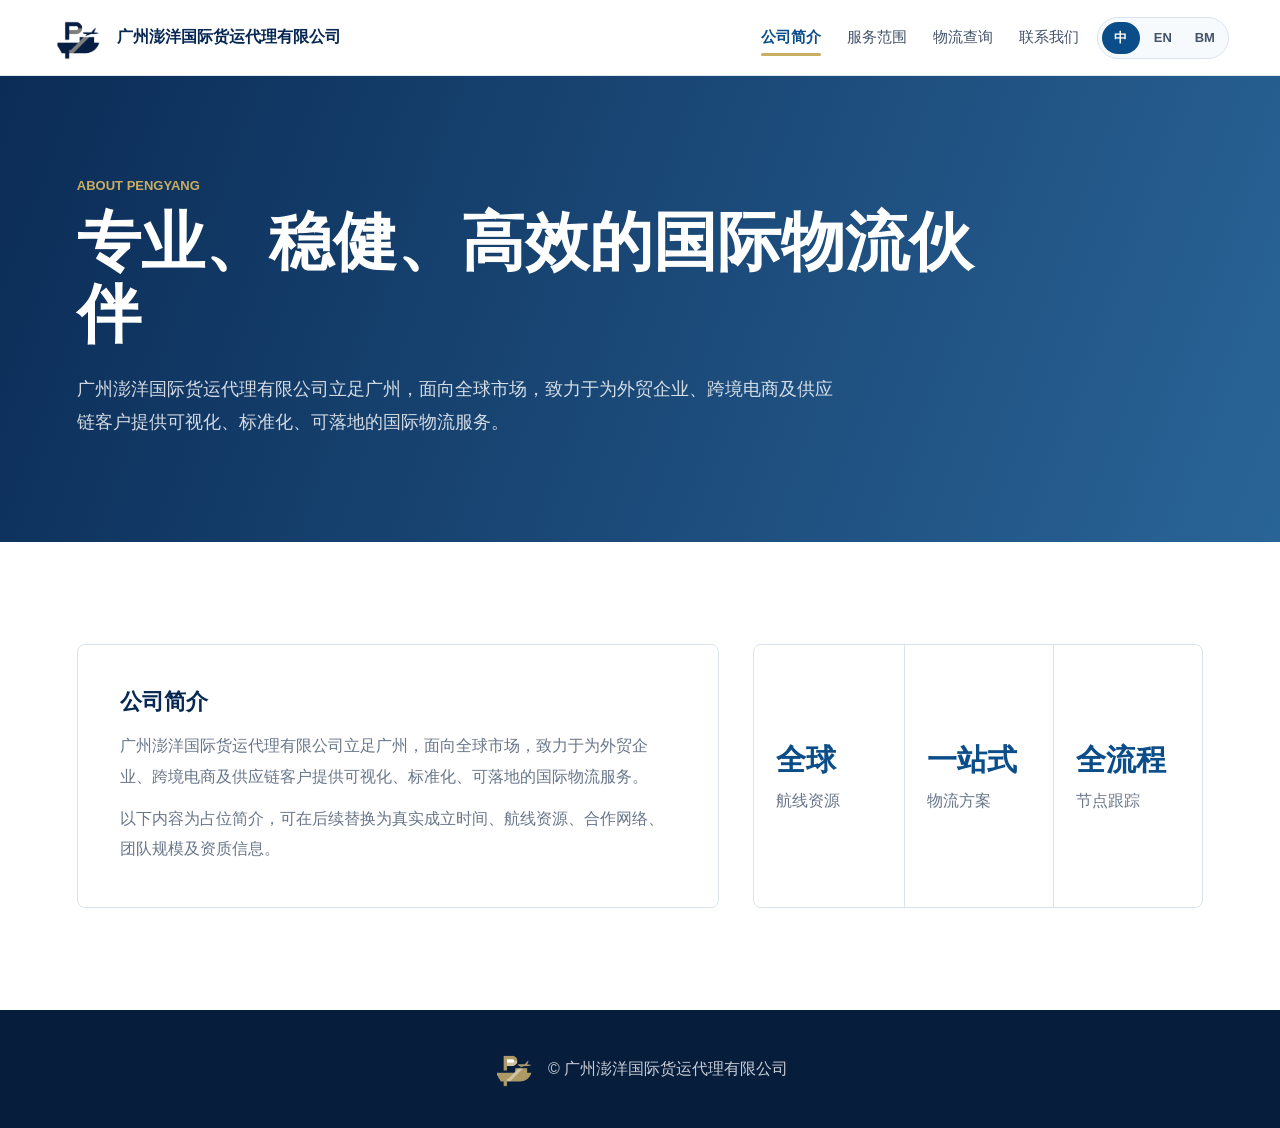
==== index.html @ 32610f68 "Build Pengyang logistics website" ====
<!doctype html>
<html lang="zh-CN">
  <head>
    <meta charset="UTF-8" />
    <meta name="viewport" content="width=device-width, initial-scale=1.0" />
    <meta name="description" content="广州澎洋国际货运代理有限公司公司简介。" data-i18n-attr="content:meta.description" />
    <title>公司简介 - 广州澎洋国际货运代理有限公司</title>
    <link rel="icon" href="assets/logo-blue.png" />
    <link rel="stylesheet" href="styles.css" />
  </head>
  <body data-page="about">
    <header class="site-header">
      <a class="brand" href="index.html" aria-label="广州澎洋国际货运代理有限公司首页" data-i18n-attr="aria-label:brand.aria">
        <img src="assets/logo-blue.png" alt="广州澎洋国际货运代理有限公司 Logo" data-i18n-attr="alt:brand.logoAlt" />
        <span data-i18n="company.name">广州澎洋国际货运代理有限公司</span>
      </a>
      <div class="header-actions">
        <nav class="main-nav" aria-label="主导航" data-i18n-attr="aria-label:nav.aria">
          <a class="nav-link" href="about.html" data-page-link="about" data-i18n="nav.about">公司简介</a>
          <a class="nav-link" href="services.html" data-page-link="services" data-i18n="nav.services">服务范围</a>
          <a class="nav-link" href="tracking.html" data-page-link="tracking" data-i18n="nav.tracking">物流查询</a>
          <a class="nav-link" href="contact.html" data-page-link="contact" data-i18n="nav.contact">联系我们</a>
        </nav>
        <div class="language-switcher" role="group" aria-label="语言切换" data-i18n-attr="aria-label:language.aria">
          <button class="language-option is-active" type="button" data-lang="zh">中</button>
          <button class="language-option" type="button" data-lang="en">EN</button>
          <button class="language-option" type="button" data-lang="ms">BM</button>
        </div>
      </div>
    </header>

    <main>
      <section class="page-hero">
        <p class="eyebrow" data-i18n="about.eyebrow">About Pengyang</p>
        <h1 data-i18n="about.title">专业、稳健、高效的国际物流伙伴</h1>
        <p data-i18n="about.p1">广州澎洋国际货运代理有限公司立足广州，面向全球市场，致力于为外贸企业、跨境电商及供应链客户提供可视化、标准化、可落地的国际物流服务。</p>
      </section>

      <section class="section intro-band">
        <div class="intro-grid">
          <article>
            <h3 data-i18n="about.cardTitle">公司简介</h3>
            <p data-i18n="about.p1">广州澎洋国际货运代理有限公司立足广州，面向全球市场，致力于为外贸企业、跨境电商及供应链客户提供可视化、标准化、可落地的国际物流服务。</p>
            <p data-i18n="about.p2">以下内容为占位简介，可在后续替换为真实成立时间、航线资源、合作网络、团队规模及资质信息。</p>
          </article>
          <div class="metrics" aria-label="服务优势" data-i18n-attr="aria-label:about.metricsAria">
            <div><strong data-i18n="metrics.globalTitle">全球</strong><span data-i18n="metrics.globalText">航线资源</span></div>
            <div><strong data-i18n="metrics.solutionTitle">一站式</strong><span data-i18n="metrics.solutionText">物流方案</span></div>
            <div><strong data-i18n="metrics.trackingTitle">全流程</strong><span data-i18n="metrics.trackingText">节点跟踪</span></div>
          </div>
        </div>
      </section>
    </main>

    <footer class="site-footer">
      <img src="assets/logo-gold.png" alt="" />
      <span>© <span data-i18n="company.name">广州澎洋国际货运代理有限公司</span></span>
    </footer>

    <script src="script.js"></script>
  </body>
</html>
---- styles.css ----
:root {
  --navy: #062853;
  --blue: #0b4d89;
  --cyan: #4db2d4;
  --gold: #c8ad62;
  --ink: #132238;
  --muted: #68768a;
  --line: #dbe4ee;
  --paper: #f6f8fb;
  --white: #ffffff;
}

* {
  box-sizing: border-box;
}

html {
  scroll-behavior: smooth;
}

body {
  margin: 0;
  color: var(--ink);
  font-family: "PingFang SC", "Microsoft YaHei", Arial, sans-serif;
  background: var(--paper);
  letter-spacing: 0;
}

a {
  color: inherit;
  text-decoration: none;
}

.site-header {
  position: sticky;
  top: 0;
  z-index: 20;
  display: flex;
  align-items: center;
  justify-content: space-between;
  gap: 24px;
  min-height: 76px;
  padding: 12px clamp(18px, 4vw, 64px);
  border-bottom: 1px solid rgba(219, 228, 238, 0.85);
  background: rgba(255, 255, 255, 0.92);
  backdrop-filter: blur(18px);
}

.brand {
  display: flex;
  align-items: center;
  gap: 12px;
  min-width: 0;
  font-weight: 700;
  color: var(--navy);
}

.brand img {
  width: 54px;
  height: 44px;
  object-fit: contain;
}

.brand span {
  max-width: min(42vw, 520px);
  line-height: 1.28;
}

.header-actions {
  display: flex;
  align-items: center;
  justify-content: flex-end;
  gap: 18px;
}

.main-nav {
  display: flex;
  align-items: center;
  gap: 26px;
  color: #43536a;
  font-size: 15px;
  white-space: nowrap;
}

.main-nav a:hover {
  color: var(--blue);
}

.nav-link {
  position: relative;
  display: inline-flex;
  align-items: center;
  min-height: 36px;
  color: inherit;
}

.nav-link::after {
  position: absolute;
  right: 0;
  bottom: 0;
  left: 0;
  height: 3px;
  border-radius: 999px;
  background: var(--gold);
  content: "";
  opacity: 0;
  transform: scaleX(0.35);
  transition: opacity 180ms ease, transform 180ms ease;
}

.nav-link.is-active {
  color: var(--blue);
  font-weight: 800;
}

.nav-link.is-active::after {
  opacity: 1;
  transform: scaleX(1);
}

.language-switcher {
  display: inline-flex;
  align-items: center;
  gap: 4px;
  padding: 4px;
  border: 1px solid var(--line);
  border-radius: 999px;
  background: #f7fafc;
  white-space: nowrap;
}

.language-option {
  min-width: 38px;
  height: 32px;
  border: 0;
  border-radius: 999px;
  background: transparent;
  color: #43536a;
  font: inherit;
  font-size: 13px;
  font-weight: 800;
  cursor: pointer;
}

.language-option.is-active {
  background: var(--blue);
  color: var(--white);
}

.hero {
  position: relative;
  display: grid;
  grid-template-columns: minmax(0, 1.05fr) minmax(280px, 0.55fr);
  gap: clamp(28px, 5vw, 70px);
  min-height: calc(100vh - 76px);
  padding: clamp(56px, 8vw, 110px) clamp(20px, 6vw, 88px) clamp(38px, 6vw, 72px);
  overflow: hidden;
  color: var(--white);
  background:
    linear-gradient(110deg, rgba(6, 40, 83, 0.98), rgba(8, 76, 135, 0.88)),
    url("https://images.unsplash.com/photo-1578575437130-527eed3abbec?auto=format&fit=crop&w=1800&q=80") center/cover;
}

.hero-bg {
  position: absolute;
  inset: 0;
  pointer-events: none;
  opacity: 0.5;
}

.route-line {
  position: absolute;
  height: 2px;
  transform: rotate(-14deg);
  transform-origin: left center;
  background: linear-gradient(90deg, transparent, rgba(77, 178, 212, 0.9), rgba(200, 173, 98, 0.85), transparent);
}

.route-one {
  top: 28%;
  left: 42%;
  width: 46%;
}

.route-two {
  top: 62%;
  left: 18%;
  width: 54%;
}

.port-card {
  position: absolute;
  border: 1px solid rgba(255, 255, 255, 0.18);
  background: rgba(255, 255, 255, 0.08);
}

.port-card-a {
  right: 10%;
  top: 18%;
  width: 220px;
  height: 126px;
}

.port-card-b {
  left: 8%;
  bottom: 12%;
  width: 280px;
  height: 150px;
}

.hero-content {
  position: relative;
  z-index: 1;
  align-self: center;
  max-width: 780px;
}

.eyebrow {
  margin: 0 0 14px;
  color: var(--gold);
  font-size: 13px;
  font-weight: 800;
  letter-spacing: 0;
  text-transform: uppercase;
}

.hero h1,
.section-heading h2,
.tracking-copy h2,
.contact-band h2 {
  margin: 0;
  line-height: 1.12;
}

.hero h1 {
  max-width: 720px;
  font-size: clamp(40px, 6vw, 78px);
  font-weight: 800;
}

.hero-copy {
  max-width: 640px;
  margin: 24px 0 0;
  color: rgba(255, 255, 255, 0.82);
  font-size: 18px;
  line-height: 1.9;
}

.hero-actions {
  display: flex;
  flex-wrap: wrap;
  gap: 14px;
  margin-top: 34px;
}

.btn {
  display: inline-flex;
  align-items: center;
  justify-content: center;
  min-height: 48px;
  padding: 0 24px;
  border: 1px solid transparent;
  border-radius: 6px;
  font-weight: 700;
}

.btn.primary {
  background: var(--gold);
  color: #172033;
}

.btn.secondary {
  border-color: rgba(255, 255, 255, 0.36);
  color: var(--white);
}

.hero-panel {
  position: relative;
  z-index: 1;
  align-self: end;
  display: grid;
  gap: 18px;
  padding: 26px;
  border: 1px solid rgba(255, 255, 255, 0.2);
  border-radius: 8px;
  background: rgba(3, 24, 52, 0.64);
  box-shadow: 0 24px 60px rgba(0, 0, 0, 0.28);
}

.hero-panel img {
  width: min(220px, 70%);
  height: auto;
}

.hero-panel strong {
  display: block;
  margin-bottom: 8px;
  font-size: 24px;
}

.hero-panel span {
  color: rgba(255, 255, 255, 0.72);
}

.section,
.tracking-section {
  padding: clamp(62px, 8vw, 104px) clamp(20px, 6vw, 88px);
}

.page-hero {
  padding: clamp(60px, 8vw, 110px) clamp(20px, 6vw, 88px);
  color: var(--white);
  background:
    linear-gradient(110deg, rgba(6, 40, 83, 0.98), rgba(8, 76, 135, 0.86)),
    url("https://images.unsplash.com/photo-1578575437130-527eed3abbec?auto=format&fit=crop&w=1800&q=80") center/cover;
}

.page-hero.compact-hero {
  padding-bottom: clamp(38px, 5vw, 64px);
}

.page-hero h1 {
  max-width: 920px;
  margin: 0;
  font-size: clamp(36px, 5vw, 64px);
  line-height: 1.12;
}

.page-hero p:not(.eyebrow) {
  max-width: 760px;
  margin: 22px 0 0;
  color: rgba(255, 255, 255, 0.82);
  font-size: 18px;
  line-height: 1.85;
}

.intro-band {
  background: var(--white);
}

.section-heading {
  max-width: 760px;
  margin-bottom: 34px;
}

.section-heading h2,
.tracking-copy h2,
.contact-band h2 {
  color: var(--navy);
  font-size: clamp(30px, 4vw, 48px);
}

.intro-grid {
  display: grid;
  grid-template-columns: minmax(0, 1fr) minmax(260px, 0.7fr);
  gap: 34px;
  align-items: stretch;
}

.intro-grid article,
.metrics,
.tracking-widget {
  border: 1px solid var(--line);
  border-radius: 8px;
  background: var(--white);
}

.intro-grid article {
  padding: clamp(26px, 4vw, 42px);
}

.intro-grid h3,
.service-card h3 {
  margin: 0 0 14px;
  color: var(--navy);
  font-size: 22px;
}

.intro-grid p,
.service-card p,
.tracking-copy p,
.contact-band p {
  margin: 0;
  color: var(--muted);
  line-height: 1.9;
}

.intro-grid p + p {
  margin-top: 12px;
}

.metrics {
  display: grid;
  grid-template-columns: repeat(3, 1fr);
  overflow: hidden;
}

.metrics div {
  display: grid;
  align-content: center;
  gap: 10px;
  min-height: 180px;
  padding: 22px;
  border-left: 1px solid var(--line);
}

.metrics div:first-child {
  border-left: 0;
}

.metrics strong {
  color: var(--blue);
  font-size: 30px;
}

.metrics span {
  color: var(--muted);
}

.service-grid {
  display: grid;
  grid-template-columns: repeat(4, minmax(0, 1fr));
  gap: 18px;
}

.service-card {
  min-height: 236px;
  padding: 26px;
  border: 1px solid var(--line);
  border-radius: 8px;
  background: var(--white);
  transition: transform 180ms ease, box-shadow 180ms ease;
}

.service-card:hover {
  transform: translateY(-4px);
  box-shadow: 0 18px 40px rgba(20, 48, 85, 0.1);
}

.service-icon {
  display: inline-grid;
  place-items: center;
  width: 54px;
  height: 54px;
  margin-bottom: 24px;
  border-radius: 6px;
  background: #e8f2f8;
  color: var(--blue);
  font-size: 13px;
  font-weight: 900;
}

.tracking-section {
  display: grid;
  grid-template-columns: minmax(0, 0.72fr) minmax(320px, 1fr);
  gap: 36px;
  align-items: center;
  background:
    linear-gradient(135deg, rgba(246, 248, 251, 0.96), rgba(231, 239, 247, 0.98)),
    url("https://images.unsplash.com/photo-1494412574643-ff11b0a5c1c3?auto=format&fit=crop&w=1600&q=80") center/cover;
}

.tracking-copy p {
  max-width: 520px;
  margin-top: 18px;
}

.tracking-widget {
  padding: clamp(22px, 4vw, 34px);
  box-shadow: 0 24px 60px rgba(20, 48, 85, 0.1);
}

.tracking-form label {
  display: block;
  margin-bottom: 10px;
  color: var(--navy);
  font-weight: 800;
}

.tracking-input-row {
  display: grid;
  grid-template-columns: 1fr 112px;
  gap: 10px;
  align-items: start;
}

.tracking-input-row textarea,
.tracking-input-row button {
  border-radius: 6px;
  font: inherit;
}

.tracking-input-row textarea {
  width: 100%;
  min-height: 138px;
  border: 1px solid var(--line);
  padding: 14px 16px;
  outline: none;
  resize: vertical;
  line-height: 1.65;
}

.tracking-input-row textarea:focus {
  border-color: var(--blue);
  box-shadow: 0 0 0 4px rgba(11, 77, 137, 0.12);
}

.tracking-input-row button {
  min-height: 50px;
  border: 0;
  background: var(--blue);
  color: var(--white);
  font-weight: 800;
  cursor: pointer;
}

.tracking-tip {
  margin: 10px 0 0;
  color: var(--muted);
  font-size: 13px;
  line-height: 1.6;
}

.tracking-result {
  margin-top: 24px;
  min-height: 244px;
}

.tracking-workspace {
  display: grid;
  grid-template-columns: minmax(280px, 0.38fr) minmax(0, 1fr);
  gap: 22px;
  min-height: 720px;
  padding: clamp(26px, 4vw, 46px) clamp(20px, 6vw, 88px) clamp(62px, 8vw, 104px);
  background: #eef3f8;
}

.tracking-sidebar,
.shipment-detail {
  border: 1px solid var(--line);
  border-radius: 8px;
  background: var(--white);
  box-shadow: 0 18px 40px rgba(20, 48, 85, 0.08);
}

.tracking-sidebar {
  display: flex;
  flex-direction: column;
  min-height: 620px;
  padding: 20px;
}

.tracking-sidebar .tracking-form {
  padding-bottom: 18px;
  border-bottom: 1px solid var(--line);
}

.tracking-sidebar .tracking-form textarea {
  width: 100%;
  min-height: 138px;
  border: 1px solid var(--line);
  border-radius: 6px;
  padding: 14px 16px;
  font: inherit;
  line-height: 1.65;
  resize: vertical;
  outline: none;
}

.tracking-sidebar .tracking-form textarea:focus {
  border-color: var(--blue);
  box-shadow: 0 0 0 4px rgba(11, 77, 137, 0.12);
}

.tracking-sidebar .tracking-form button {
  width: 100%;
  min-height: 48px;
  margin-top: 10px;
  border: 0;
  border-radius: 6px;
  background: var(--blue);
  color: var(--white);
  font: inherit;
  font-weight: 800;
  cursor: pointer;
}

.tracking-sidebar .tracking-form button:disabled {
  cursor: wait;
  opacity: 0.68;
}

.tracking-list-head {
  display: flex;
  align-items: center;
  justify-content: space-between;
  gap: 12px;
  padding: 18px 0 12px;
  color: var(--navy);
}

.tracking-list-head span {
  color: var(--muted);
  font-size: 13px;
  font-weight: 800;
}

.shipment-list {
  display: grid;
  gap: 10px;
  overflow: auto;
  padding-right: 4px;
}

.shipment-list-item {
  display: grid;
  gap: 8px;
  width: 100%;
  border: 1px solid var(--line);
  border-radius: 8px;
  padding: 14px;
  background: var(--white);
  color: var(--ink);
  font: inherit;
  text-align: left;
  cursor: pointer;
}

.shipment-list-item:hover,
.shipment-list-item.is-active {
  border-color: rgba(11, 77, 137, 0.36);
  background: #eef6fb;
}

.shipment-row-top {
  display: flex;
  align-items: flex-start;
  justify-content: space-between;
  gap: 10px;
}

.shipment-list-item strong {
  color: var(--navy);
}

.shipment-list-item em {
  flex: 0 0 auto;
  border-radius: 999px;
  padding: 4px 9px;
  background: var(--blue);
  color: var(--white);
  font-size: 12px;
  font-style: normal;
  font-weight: 900;
}

.shipment-list-item em.is-missing,
.status-pill.is-missing {
  background: #e9edf2;
  color: #59677a;
}

.shipment-list-item em.is-warehouse,
.status-pill.is-warehouse {
  background: #e8f2f8;
  color: var(--blue);
}

.shipment-list-item em.is-international,
.status-pill.is-international {
  background: var(--blue);
  color: var(--white);
}

.shipment-list-item em.is-customs,
.status-pill.is-customs {
  background: rgba(200, 173, 98, 0.24);
  color: #725b18;
}

.shipment-list-item em.is-delivery,
.status-pill.is-delivery {
  background: #dff3fb;
  color: #06698c;
}

.shipment-list-item em.is-signed,
.status-pill.is-signed {
  background: #def7e8;
  color: #137447;
}

.shipment-list-item em.is-exception,
.status-pill.is-exception {
  background: #fde8e8;
  color: #b42318;
}

.shipment-list-item span,
.shipment-list-item small {
  color: var(--muted);
  line-height: 1.45;
}

.shipment-list-item b {
  width: fit-content;
  border-radius: 6px;
  padding: 6px 9px;
  background: rgba(200, 173, 98, 0.18);
  color: #725b18;
  font-size: 12px;
  line-height: 1;
}

.shipment-detail {
  min-width: 0;
  padding: clamp(24px, 4vw, 36px);
}

.detail-placeholder {
  display: grid;
  place-items: center;
  align-content: center;
  gap: 12px;
  min-height: 560px;
  color: var(--muted);
  text-align: center;
}

.detail-placeholder img {
  width: 86px;
  height: auto;
  opacity: 0.8;
}

.detail-placeholder strong {
  color: var(--navy);
  font-size: 22px;
}

.detail-head {
  display: flex;
  align-items: flex-start;
  justify-content: space-between;
  gap: 18px;
  padding-bottom: 22px;
  border-bottom: 1px solid var(--line);
}

.detail-head h2 {
  margin: 0;
  color: var(--navy);
  font-size: clamp(28px, 4vw, 44px);
}

.detail-grid {
  display: grid;
  grid-template-columns: repeat(3, minmax(0, 1fr));
  gap: 14px;
  margin-top: 24px;
}

.detail-grid div {
  min-height: 104px;
  padding: 16px;
  border: 1px solid var(--line);
  border-radius: 8px;
  background: #f7fafc;
}

.detail-grid span {
  display: block;
  margin-bottom: 10px;
  color: var(--muted);
  font-size: 13px;
}

.detail-grid strong {
  color: var(--navy);
  line-height: 1.45;
}

.detail-panel {
  margin-top: 24px;
  padding: 22px;
  border: 1px solid var(--line);
  border-radius: 8px;
}

.not-found-panel {
  display: grid;
  gap: 10px;
  margin-top: 24px;
  padding: 28px;
  border: 1px dashed #c9d6e4;
  border-radius: 8px;
  background: #f7fafc;
  color: var(--muted);
}

.not-found-panel strong {
  color: var(--navy);
  font-size: 22px;
}

.detail-panel h3 {
  margin: 0 0 18px;
  color: var(--navy);
  font-size: 22px;
}

.detail-timeline {
  margin-top: 0;
}

.compact-empty {
  min-height: 180px;
  padding: 20px;
}

.empty-state {
  display: grid;
  place-items: center;
  gap: 8px;
  min-height: 220px;
  border: 1px dashed #c9d6e4;
  border-radius: 8px;
  color: var(--muted);
  text-align: center;
}

.empty-state strong {
  color: var(--navy);
}

.tracking-summary {
  display: flex;
  justify-content: space-between;
  gap: 16px;
  padding: 18px;
  border-radius: 8px;
  background: #eef6fb;
}

.batch-notice {
  margin-bottom: 14px;
  padding: 12px 14px;
  border-left: 4px solid var(--gold);
  border-radius: 6px;
  background: #fff8e3;
  color: #725b18;
  font-weight: 700;
  line-height: 1.6;
}

.tracking-result-list {
  display: grid;
  gap: 16px;
}

.tracking-result-card {
  padding: 16px;
  border: 1px solid var(--line);
  border-radius: 8px;
  background: var(--white);
}

.tracking-summary strong {
  display: block;
  margin-bottom: 6px;
  color: var(--navy);
}

.status-pill {
  align-self: start;
  white-space: nowrap;
  border-radius: 999px;
  padding: 8px 12px;
  background: rgba(200, 173, 98, 0.22);
  color: #725b18;
  font-weight: 800;
}

.timeline {
  display: grid;
  gap: 0;
  margin: 22px 0 0;
  padding: 0;
  list-style: none;
}

.timeline li {
  position: relative;
  display: grid;
  grid-template-columns: 18px 1fr;
  gap: 12px;
  padding-bottom: 22px;
}

.timeline li::before {
  position: absolute;
  top: 20px;
  bottom: -2px;
  left: 5px;
  width: 2px;
  border-radius: 999px;
  background: #c9d6e4;
  content: "";
}

.timeline li:last-child {
  padding-bottom: 0;
}

.timeline li:last-child::before {
  display: none;
}

.timeline-dot {
  position: relative;
  z-index: 1;
  width: 12px;
  height: 12px;
  margin-top: 6px;
  border-radius: 50%;
  background: var(--blue);
  box-shadow: 0 0 0 5px rgba(11, 77, 137, 0.12);
}

.timeline strong {
  display: block;
  color: var(--navy);
}

.timeline time {
  display: block;
  margin-bottom: 5px;
  color: var(--blue);
  font-size: 13px;
  font-weight: 900;
}

.timeline span {
  display: block;
  margin-top: 4px;
  color: var(--muted);
  line-height: 1.55;
}

.contact-band {
  display: grid;
  grid-template-columns: minmax(0, 1fr) minmax(260px, 0.8fr);
  gap: 30px;
  align-items: center;
  background: var(--white);
}

.contact-band p {
  margin-top: 16px;
}

.contact-list {
  display: grid;
  gap: 12px;
  padding: 24px;
  border-left: 4px solid var(--gold);
  background: #f7fafc;
  color: #43536a;
}

.site-footer {
  display: flex;
  align-items: center;
  justify-content: center;
  gap: 12px;
  min-height: 118px;
  padding: 24px;
  background: #071d3c;
  color: rgba(255, 255, 255, 0.78);
}

.site-footer img {
  width: 44px;
  height: 36px;
  object-fit: contain;
}

@media (max-width: 980px) {
  .site-header,
  .main-nav,
  .header-actions {
    align-items: flex-start;
  }

  .site-header {
    gap: 12px;
    flex-direction: column;
  }

  .brand span {
    max-width: none;
  }

  .header-actions {
    width: 100%;
    flex-direction: column;
    gap: 10px;
  }

  .main-nav {
    width: 100%;
    overflow-x: auto;
    padding-bottom: 4px;
  }

  .hero,
  .intro-grid,
  .tracking-section,
  .contact-band,
  .tracking-workspace {
    grid-template-columns: 1fr;
  }

  .tracking-sidebar {
    min-height: auto;
  }

  .detail-grid {
    grid-template-columns: repeat(2, minmax(0, 1fr));
  }

  .hero {
    min-height: auto;
  }

  .hero-panel {
    align-self: stretch;
  }

  .service-grid {
    grid-template-columns: repeat(2, minmax(0, 1fr));
  }
}

@media (max-width: 640px) {
  .brand span {
    font-size: 15px;
  }

  .main-nav {
    gap: 18px;
  }

  .hero h1 {
    font-size: 38px;
  }

  .hero-copy {
    font-size: 16px;
  }

  .metrics,
  .service-grid {
    grid-template-columns: 1fr;
  }

  .metrics div {
    min-height: 126px;
    border-top: 1px solid var(--line);
    border-left: 0;
  }

  .metrics div:first-child {
    border-top: 0;
  }

  .tracking-input-row {
    grid-template-columns: 1fr;
  }

  .tracking-input-row textarea {
    min-height: 156px;
  }

  .tracking-summary {
    flex-direction: column;
  }

  .detail-head {
    flex-direction: column;
  }

  .detail-grid {
    grid-template-columns: 1fr;
  }
}
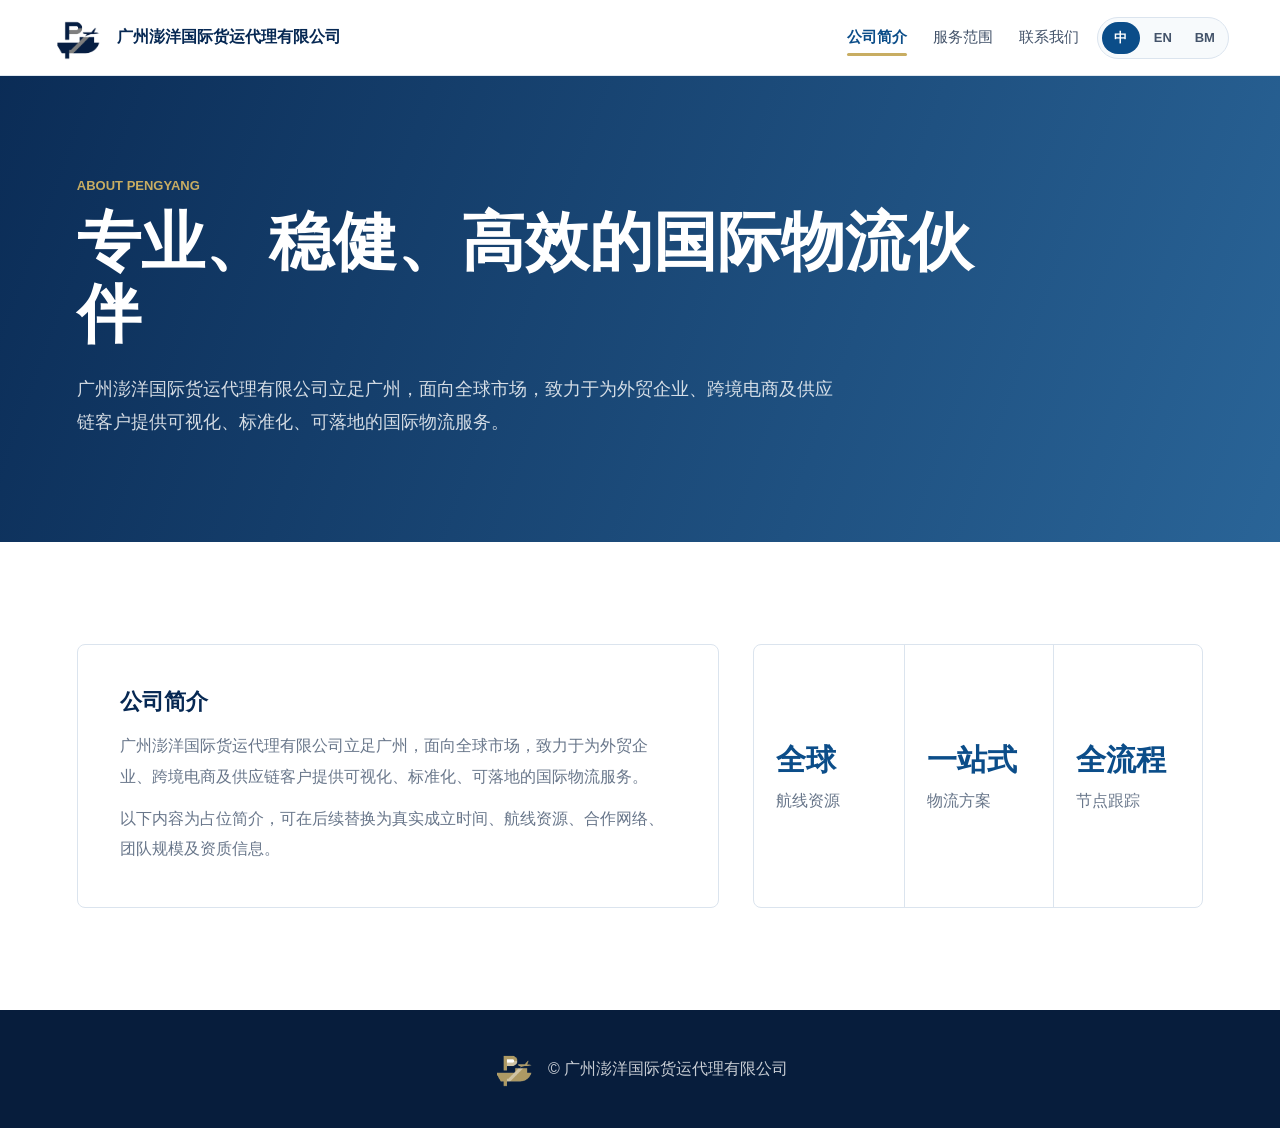
==== commit a541841d: "Polish contact and navigation layout" ====
--- a/index.html
+++ b/index.html
@@ -18,7 +18,7 @@
         <nav class="main-nav" aria-label="主导航" data-i18n-attr="aria-label:nav.aria">
           <a class="nav-link" href="about.html" data-page-link="about" data-i18n="nav.about">公司简介</a>
           <a class="nav-link" href="services.html" data-page-link="services" data-i18n="nav.services">服务范围</a>
-          <a class="nav-link" href="tracking.html" data-page-link="tracking" data-i18n="nav.tracking">物流查询</a>
+          <a class="nav-link" href="tracking.html" data-page-link="tracking" data-i18n="nav.tracking" hidden>物流查询</a>
           <a class="nav-link" href="contact.html" data-page-link="contact" data-i18n="nav.contact">联系我们</a>
         </nav>
         <div class="language-switcher" role="group" aria-label="语言切换" data-i18n-attr="aria-label:language.aria">
--- a/styles.css
+++ b/styles.css
@@ -94,6 +94,10 @@
   color: inherit;
 }
 
+.nav-link[hidden] {
+  display: none !important;
+}
+
 .nav-link::after {
   position: absolute;
   right: 0;
@@ -961,11 +965,85 @@
 
 .contact-list {
   display: grid;
-  gap: 12px;
+  grid-template-columns: minmax(0, 1fr) 104px;
+  align-items: center;
+  gap: 20px;
   padding: 24px;
   border-left: 4px solid var(--gold);
   background: #f7fafc;
   color: #43536a;
+}
+
+.contact-lines {
+  display: grid;
+  gap: 12px;
+  min-width: 0;
+}
+
+.contact-line {
+  display: block;
+  line-height: 1.65;
+  overflow-wrap: anywhere;
+}
+
+.contact-panel {
+  min-width: 0;
+}
+
+.wechat-card {
+  display: grid;
+  place-items: center;
+  gap: 6px;
+  min-width: 0;
+  padding-left: 20px;
+  border-left: 1px solid var(--line);
+  color: var(--muted);
+  overflow: visible;
+  position: relative;
+  text-align: center;
+}
+
+.wechat-card img {
+  width: 64px;
+  height: 64px;
+  max-width: 64px;
+  max-height: 64px;
+  background: var(--white);
+  box-sizing: content-box;
+  cursor: zoom-in;
+  flex: 0 0 auto;
+  object-fit: contain;
+  padding: 5px;
+  border: 1px solid rgba(17, 35, 64, 0.1);
+  border-radius: 8px;
+  box-shadow: 0 8px 20px rgba(20, 48, 85, 0.08);
+  transform-origin: center right;
+  transition: transform 0.18s ease, box-shadow 0.18s ease;
+  position: relative;
+  z-index: 1;
+}
+
+.wechat-card img:hover,
+.wechat-card img.is-zoomed {
+  box-shadow: 0 18px 44px rgba(20, 48, 85, 0.18);
+  transform: scale(2.25);
+  z-index: 10;
+}
+
+.wechat-card img.is-zoomed {
+  cursor: zoom-out;
+}
+
+.wechat-card strong {
+  display: block;
+  margin-bottom: 4px;
+  color: var(--navy);
+}
+
+.wechat-card span {
+  display: block;
+  color: var(--muted);
+  font-size: 13px;
 }
 
 .site-footer {
@@ -1025,6 +1103,10 @@
     min-height: auto;
   }
 
+  .contact-panel {
+    grid-template-columns: 1fr;
+  }
+
   .detail-grid {
     grid-template-columns: repeat(2, minmax(0, 1fr));
   }
@@ -1086,6 +1168,30 @@
     flex-direction: column;
   }
 
+  .contact-list {
+    grid-template-columns: 1fr;
+    padding: 22px;
+  }
+
+  .contact-line:first-child {
+    white-space: nowrap;
+    font-size: 14px;
+  }
+
+  .wechat-card {
+    grid-template-columns: auto 1fr;
+    justify-content: start;
+    text-align: left;
+    padding-top: 14px;
+    padding-left: 0;
+    border-top: 1px solid var(--line);
+    border-left: 0;
+  }
+
+  .wechat-card img {
+    transform-origin: center left;
+  }
+
   .detail-head {
     flex-direction: column;
   }
